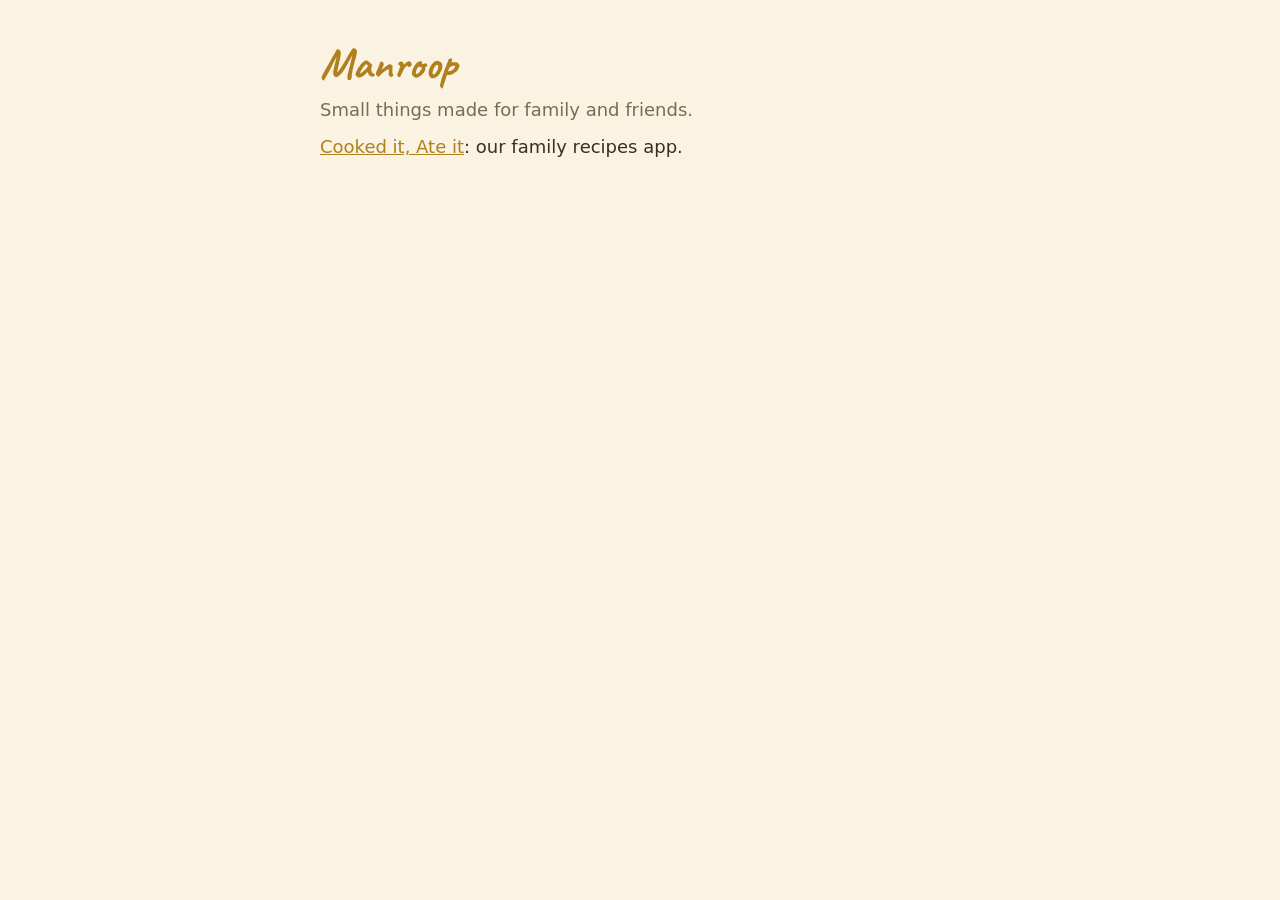
==== docs/index.html @ e4704193 "manroop.me: home page and Cooked it, Ate it privacy page Co-Authored-By: Claude Sonnet 5.5 <noreply@" ====
<!doctype html>
<html lang="en"><head><meta charset="utf-8"><meta name="viewport" content="width=device-width,initial-scale=1">
<title>Manroop</title>
<link rel="stylesheet" href="style.css">
<link href="https://fonts.googleapis.com/css2?family=Caveat:wght@700&display=swap" rel="stylesheet">
</head><body><main>
<h1>Manroop</h1>
<p class="soft">Small things made for family and friends.</p>
<p><a href="cooked-it-ate-it/">Cooked it, Ate it</a>: our family recipes app.</p>
</main></body></html>
---- docs/style.css ----
:root{--cream:#FAF3E2;--ink:#3B2F1F;--soft:#7A6B52;--gold:#B07F1E}
*{box-sizing:border-box}
body{margin:0;background:var(--cream);color:var(--ink);font:18px/1.6 -apple-system,system-ui,Segoe UI,Roboto,sans-serif}
main{max-width:680px;margin:0 auto;padding:40px 20px 80px}
h1{font:700 44px/1.1 "Caveat",cursive;color:var(--gold);margin:0 0 4px}
h2{font:700 28px/1.2 "Caveat",cursive;margin:32px 0 6px}
p,li{margin:8px 0}
.soft{color:var(--soft)}
a{color:var(--gold)}
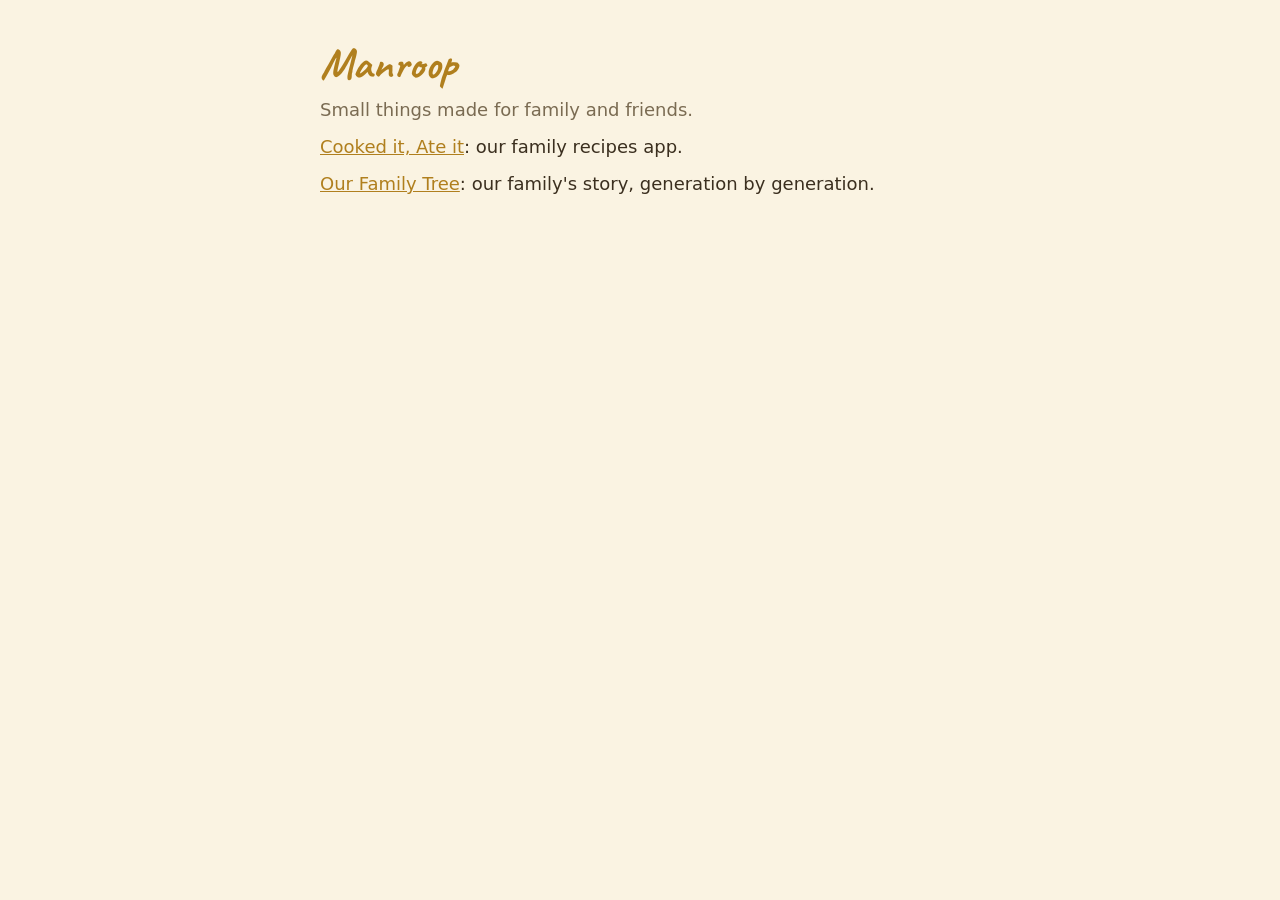
==== commit 064e71ee: "Add Our Family Tree page at /tree with privacy page, link it from home No family data on the page: s" ====
--- a/docs/index.html
+++ b/docs/index.html
@@ -6,5 +6,6 @@
 </head><body><main>
 <h1>Manroop</h1>
 <p class="soft">Small things made for family and friends.</p>
-<p><a href="cooked-it-ate-it/">Cooked it, Ate it</a>: our family recipes app.</p>
+<p><a href="food/">Cooked it, Ate it</a>: our family recipes app.</p>
+<p><a href="tree/">Our Family Tree</a>: our family's story, generation by generation.</p>
 </main></body></html>
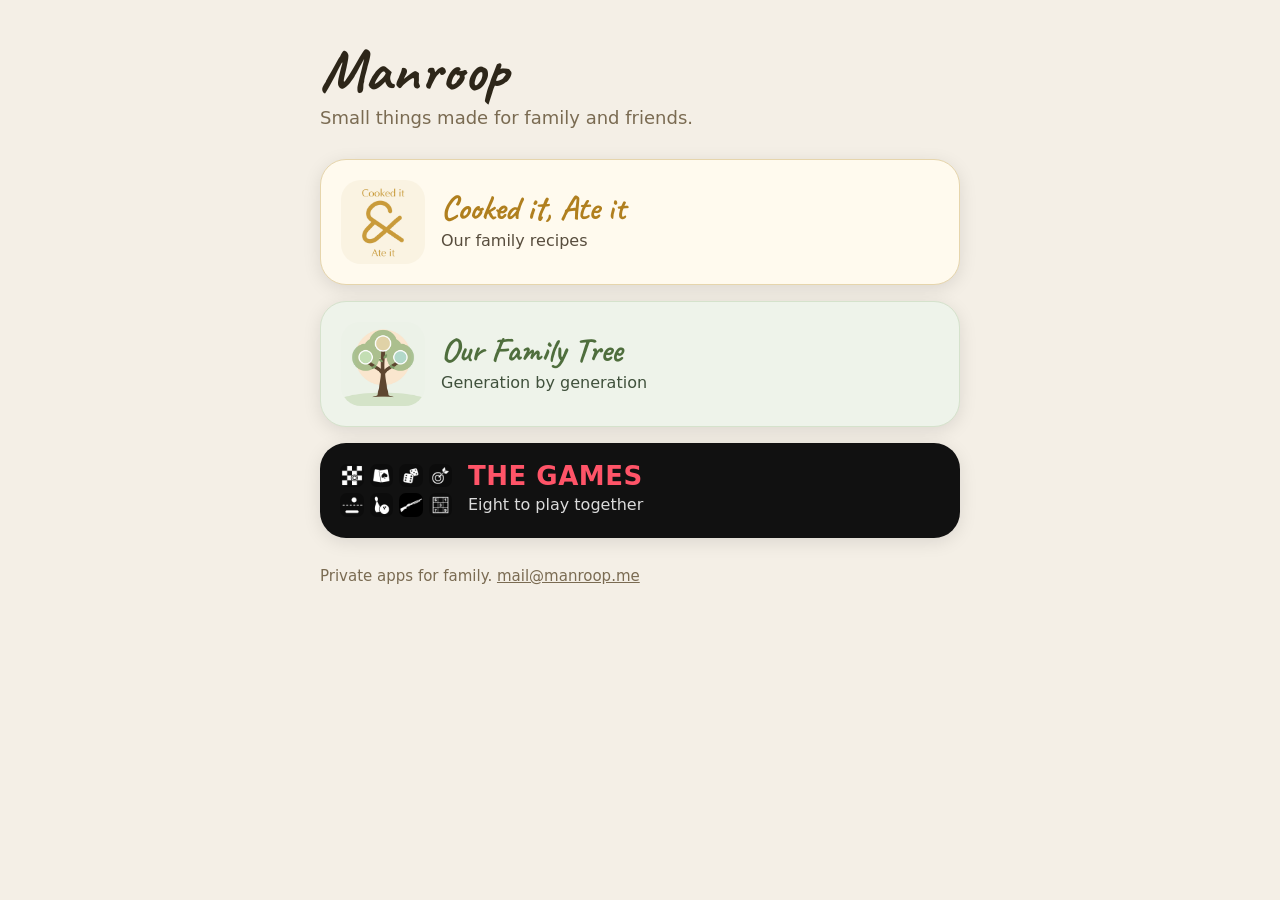
==== commit 81517e95: "New home page with app tiles, add /games page, add install buttons to /food and /tree Co-Authored-By" ====
--- a/docs/index.html
+++ b/docs/index.html
@@ -1,11 +1,35 @@
 <!doctype html>
 <html lang="en"><head><meta charset="utf-8"><meta name="viewport" content="width=device-width,initial-scale=1">
 <title>Manroop</title>
+<meta name="description" content="Small things made for family and friends.">
 <link rel="stylesheet" href="style.css">
 <link href="https://fonts.googleapis.com/css2?family=Caveat:wght@700&display=swap" rel="stylesheet">
+<style>
+body{background:#F4EFE6;color:#2D2619}
+h1{font-size:60px;color:#2D2619;line-height:1}
+.sub{color:#7A6B52;margin:4px 0 26px}
+a.tile{display:flex;align-items:center;gap:16px;text-decoration:none;border-radius:26px;padding:20px;margin:0 0 16px;box-shadow:0 4px 18px rgba(0,0,0,.10)}
+a.tile>img{width:84px;height:84px;border-radius:20px;flex:none}
+.t{font:700 34px/1.05 "Caveat",cursive}
+.d{font-size:16px;opacity:.85;margin-top:2px}
+.food{background:#FFFAEE;color:#3B2F1F;border:1px solid #E6D5AC}.food .t{color:#B07F1E}
+.tree{background:#EEF3EA;color:#22351E;border:1px solid #D5E2CC}.tree .t{color:#4F6E3D}
+.games{background:#111;color:#fff}
+.games .t{color:#FF5468;font-family:-apple-system,system-ui,sans-serif;font-weight:800;letter-spacing:.5px;font-size:26px}
+.grid{display:grid;grid-template-columns:repeat(4,1fr);gap:6px;width:112px;flex:none}
+.grid img{width:100%;height:auto;border-radius:7px}
+footer{color:#7A6B52;font-size:15px;margin-top:26px}
+footer a{color:#7A6B52}
+</style>
 </head><body><main>
 <h1>Manroop</h1>
-<p class="soft">Small things made for family and friends.</p>
-<p><a href="food/">Cooked it, Ate it</a>: our family recipes app.</p>
-<p><a href="tree/">Our Family Tree</a>: our family's story, generation by generation.</p>
+<p class="sub">Small things made for family and friends.</p>
+
+<a class="tile food" href="food/"><img src="food/icon.png" alt=""><div><div class="t">Cooked it, Ate it</div><div class="d">Our family recipes</div></div></a>
+
+<a class="tile tree" href="tree/"><img src="tree/icon.png" alt=""><div><div class="t">Our Family Tree</div><div class="d">Generation by generation</div></div></a>
+
+<a class="tile games" href="games/"><div class="grid" aria-hidden="true"><img src="games/icons/boards.png" alt=""><img src="games/icons/cards.png" alt=""><img src="games/icons/dice.png" alt=""><img src="games/icons/darts.png" alt=""><img src="games/icons/paddle.png" alt=""><img src="games/icons/bowling.png" alt=""><img src="games/icons/pump.png" alt=""><img src="games/icons/puzzles.png" alt=""></div><div><div class="t">THE GAMES</div><div class="d">Eight to play together</div></div></a>
+
+<footer>Private apps for family. <a href="mailto:mail@manroop.me">mail@manroop.me</a></footer>
 </main></body></html>
